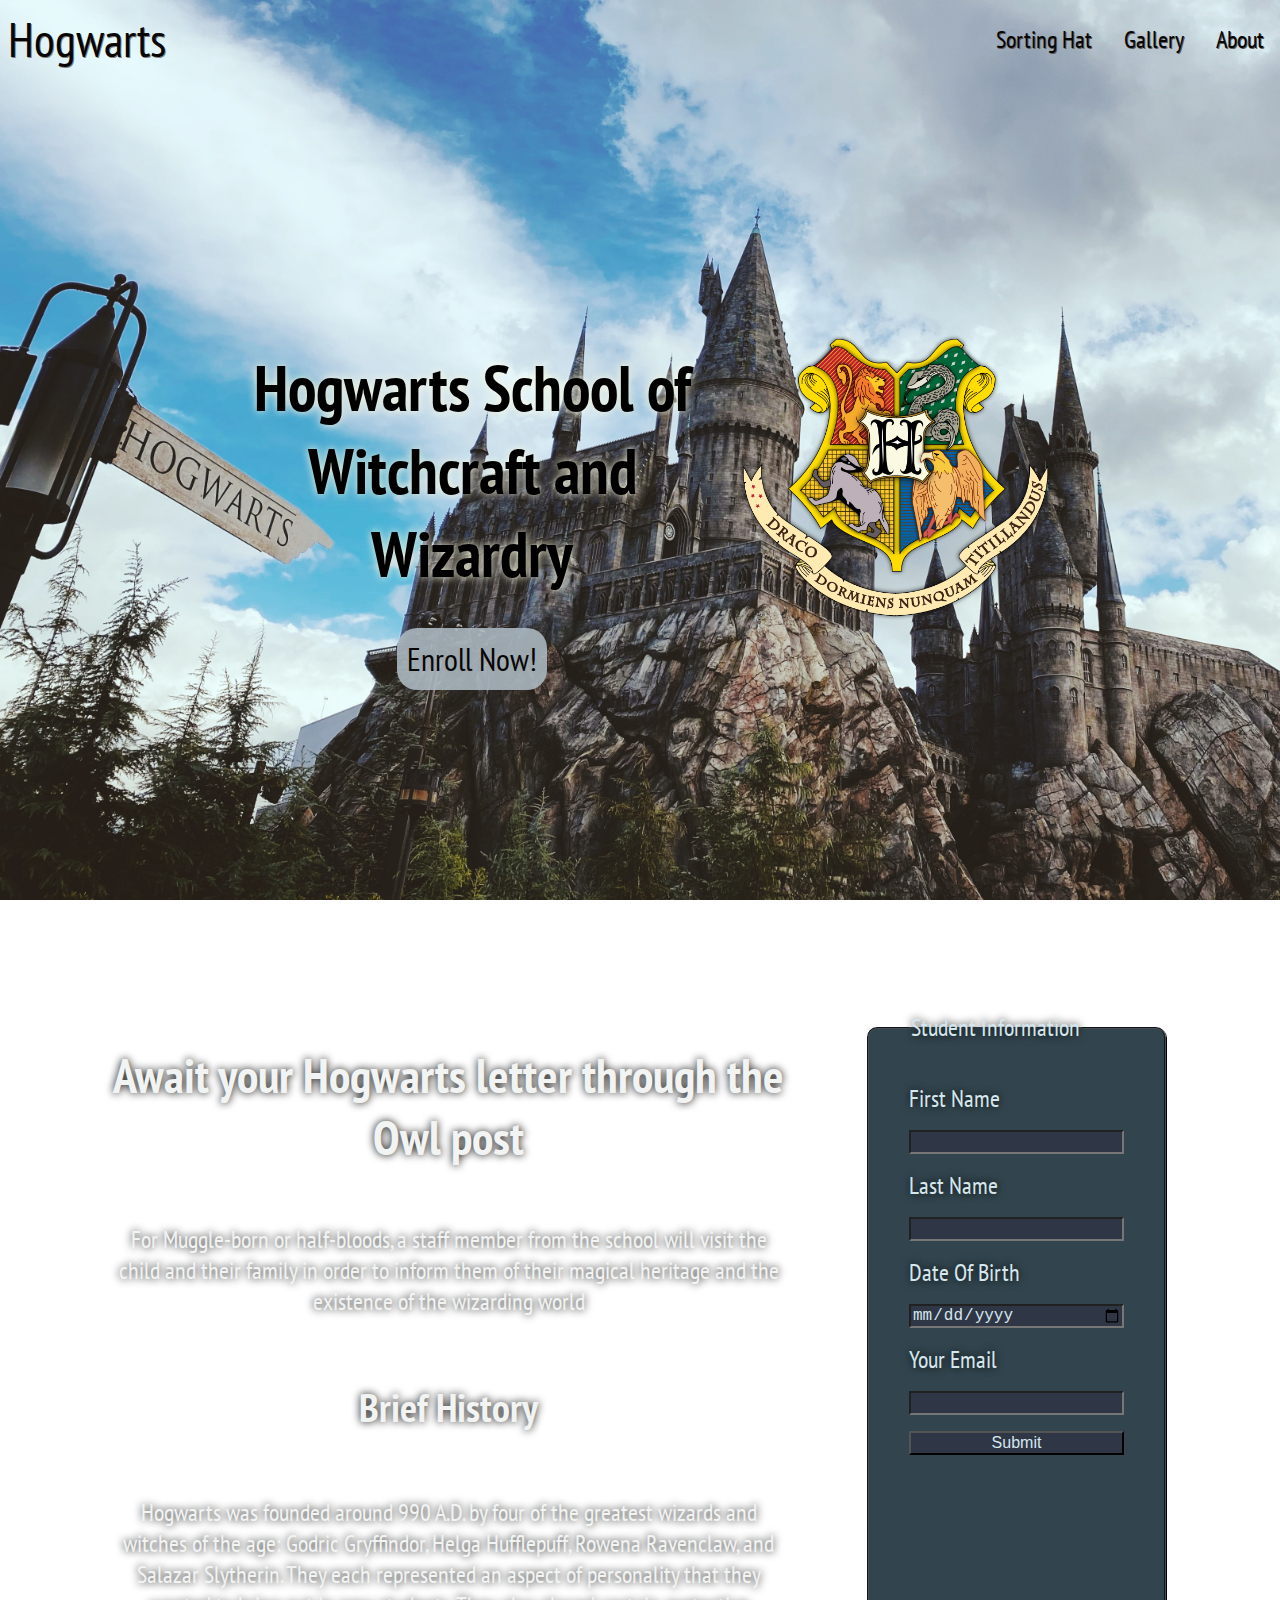
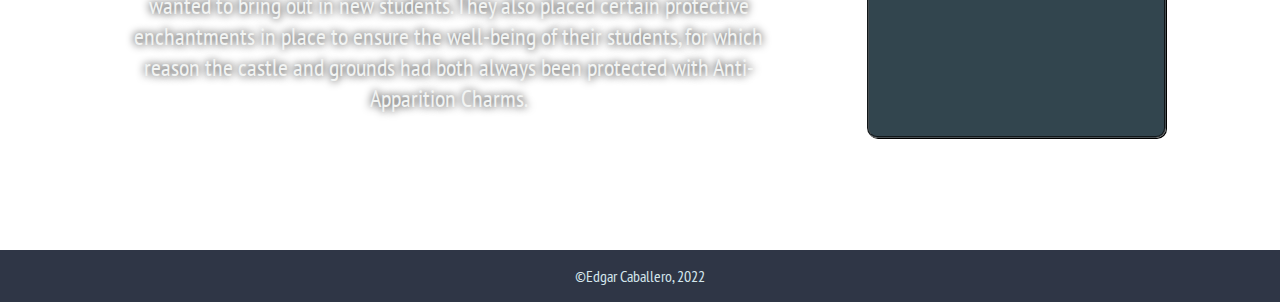
==== index.html @ 3a1a3b5f "Added files" ====
<!DOCTYPE html>
<html lang="en">
<head>
  <meta charset="UTF-8">
  <meta http-equiv="X-UA-Compatible" content="IE=edge">
  <meta name="viewport" content="width=device-width, initial-scale=1.0">
  <link rel="preconnect" href="https://fonts.googleapis.com">
  <link rel="preconnect" href="https://fonts.gstatic.com" crossorigin>
  <link href="https://fonts.googleapis.com/css2?family=Bilbo+Swash+Caps&family=PT+Sans+Narrow&display=swap" rel="stylesheet">
  <link rel="stylesheet" href="css/style.css">
  <script src="javascript/script.js" defer></script>
  <title>Hogwarts Home</title>
</head>
<body>
  <section class="hero">
    <nav class="navbar">
      <div class="brand-title">
        <a href="#"> Hogwarts</a>
      </div>
      <a href="#" class="toggle-button">
        <span class="bar"></span>
        <span class="bar"></span>
        <span class="bar"></span>
      </a>
      <div class="navbar-links">
        <ul>
          <li><a href="assets/assets/pages/houses.html">Sorting Hat</a></li>
          <li><a href="assets/gallery.html">Gallery</a></li>
          <li><a href="assets/assets/pages/assets/about-page.html">About</a></li>
        </ul>
      </div>
    </nav>
  
    <header class="body-header">
      <div class="header-left">
        <h1>Hogwarts School of Witchcraft and Wizardry</h1>
        <a href="#form-area">Enroll Now!</a>
      </div>
      <div class="header-right">
        <img src="images/Hogwartscrest.png" alt="Hogwarts Crest">
      </div>
    </header>
  </section>

  <section class="form-area" id="form-area">
    <div class="form-top">
    <h1 class="form-header">Await your Hogwarts letter through the Owl post
    </h1>
    <p>For Muggle-born or half-bloods, a staff member from the school will visit the child and their family in order to inform them of their magical heritage and the existence of the wizarding world
    </p>
    <h3 class="form-header-second">Brief History</h3>
    <p>Hogwarts was founded around 990 A.D. by four of the greatest wizards and witches of the age: Godric Gryffindor, Helga Hufflepuff, Rowena Ravenclaw, and Salazar Slytherin. They each represented an aspect of personality that they wanted to bring out in new students. They also placed certain protective enchantments in place to ensure the well-being of their students, for which reason the castle and grounds had both always been protected with Anti-Apparition Charms.</p>
    </div>  
    <form action="https://formspree.io/f/{form_id}" method="post" class="form-main">
      <fieldset>
        <legend>Student Information</legend>
        <label for="first-name">First Name</label>
        <input type="text" id="first-name" name="first-name">
        <label for="last-name">Last Name</label>
        <input type="text" id="last-name" name="last-name">
        <label for="date-of-birth">Date Of Birth</label>
        <input type="date" name="date-of-birth" id="date-of-birth">
        <label for="email">Your Email</label>
        <input name="Email" id="email" type="email">
        <button type="submit" class="submit-btn">Submit</button>
      </fieldset>
    </form>
  </section>
</body>
<footer class="form-footer">
  <p>&copy;Edgar Caballero, 2022</p>
</footer>
</html>
---- css/style.css ----
* {
  box-sizing:border-box;

}

body{
  margin: 0;
  padding: 0;
  font-family: 'PT Sans Narrow', sans-serif;
}

/* Hero  */
/* Navbar styles  */
.navbar {
  display: flex;
  justify-content: space-between;
  align-items: center;
  /* background-color: rgb(26, 24, 24); */
}

.brand-title {
  font-size: 3rem;
  margin:0.5rem;
}

.navbar-links ul{
  margin: 0;
  padding: 0;
  display: flex;
}

.navbar-links li {
  list-style: none;
}

.navbar-links li a {
  text-decoration: none;
  color: #070604;
  padding: 1rem;
  display: block;
  font-size: 1.5rem;
  text-shadow: 1px 1px rgb(94, 90, 90);
}

/* Hamburger styles  */
.toggle-button {
  position: absolute;
  top: 1.5rem;
  right: 1rem;
  display: none;
  flex-direction: column;
  justify-content: space-between;
  width: 30px;
  height: 21px;
}
.toggle-button .bar {
  height: 3px;
  width:100%;
  background-color: #070604;
  border-radius: 10px;
}
@media (max-width: 800px) {
  .toggle-button {
    display: flex;
  }
  .navbar-links{
    display: none;
    width: 100%
  }
  .navbar {
    flex-direction: column;
    align-items: flex-start;
  }
  .navbar-links ul{
    width: 100%;
    flex-direction: column;
  }
  .navbar-links ul li {
    text-align: center;
  }
  .navbar-links li a {
    padding: 0.5rem 1rem;
  }
  .navbar-links.active {
    display: flex;
  }
}
.brand-title a {
  text-decoration: none;
  color: #070604;
  text-shadow: 1px 1px grey;
}
/* Hover  */
.navbar-links li a:hover, .brand-title a:hover{
  color:brown;
}

/* Hero main  */
.hero {
  background-image: url("/images/hogwarts-hero2.jpg");
  height: 100vh;
  background-size: cover;
  background-repeat: no-repeat;
}

.body-header {
  display:flex;
  align-items: center;
  justify-content: center;
  text-align: center;
  gap: 1rem;
  padding: 25vh;
  max-width: 100vw;  

}
.header-right img {
  min-width:15rem;
  max-width: 20rem;
}
.header-left h1 {
  text-shadow: 0 0 9px #fafae2;
}
.header-left a{
  text-decoration: none;
  color: #070604;
  background-color: #adbac3e0;
  padding: 10px;
  border-radius: 20px;
  
}
.header-left, .header-right {

  font-size: 2rem;
}
/* Hero Hover  */
.header-left a:hover {
  transform: scale(1.2);
  border: 1px solid black;
  background-color: goldenrod;
  transition: background-color 0.5s ease-in-out;


}

/* Form Area  */
.form-area {
  display: flex;
  width: 100%;
  justify-content: space-around;
  text-align: center;
  gap: 5rem;
  padding: 7rem;

  /* Background image  */
  background-image: url("/images/train.jpg");
  background-position: left center;
  background-repeat: no-repeat;

  /* text style  */
  color: #f2f4f3;
  text-shadow: 0 0 8px #0a0908;
}

/* form text  */
.form-top {
  display: flex;
  flex-direction: column;
}

.form-header {
  font-size: 3rem;
}

.form-header-second {
  font-size: 2.5rem;
}
.form-area p {
  font-size: 1.5rem;
}



/* form/fieldset  */
.form-main {
  width:30vw;
}

.form-main fieldset{
  height: 100%;
  display: flex;
  flex-direction: column;
  text-align: start;
  gap: 1rem;
  background-color: #0d232ed8;
  color: #d5e6ed;
  padding:2.5rem;
  border-radius: 10px;
  box-shadow: 1px 1px black;
  border-color: rgba(0, 0, 0, 0.671);
}

.form-main input {
  background-color: #2f3646;
  color: #d5e6ed;
}

.form-main fieldset legend, .form-main fieldset label  {
  font-size: 1.5rem;
}
.form-main fieldset input, .submit-btn{
  font-size: 1rem;
}

.submit-btn {
  color: #d5e6ed;
  background-color: #2f3646;
}

.submit-btn:hover {
  background-color: #40495f;
}

/* footer  */
footer {
  display: flex;
  justify-content: center;
  background-color: #2f3646;
  color: #d5e6ed;
}

/* Media Queries Hero section  */
@media (max-width:800px){
  .body-header {
    width: 100%;
    flex-direction: column;
    font-size: 0.5rem;
    position: absolute;
    padding: 0px;
  }
  .form-area {
    flex-direction: column;
    align-items: center;
    justify-content: center;
  }
  .form-main {
    width:80%
  }
}
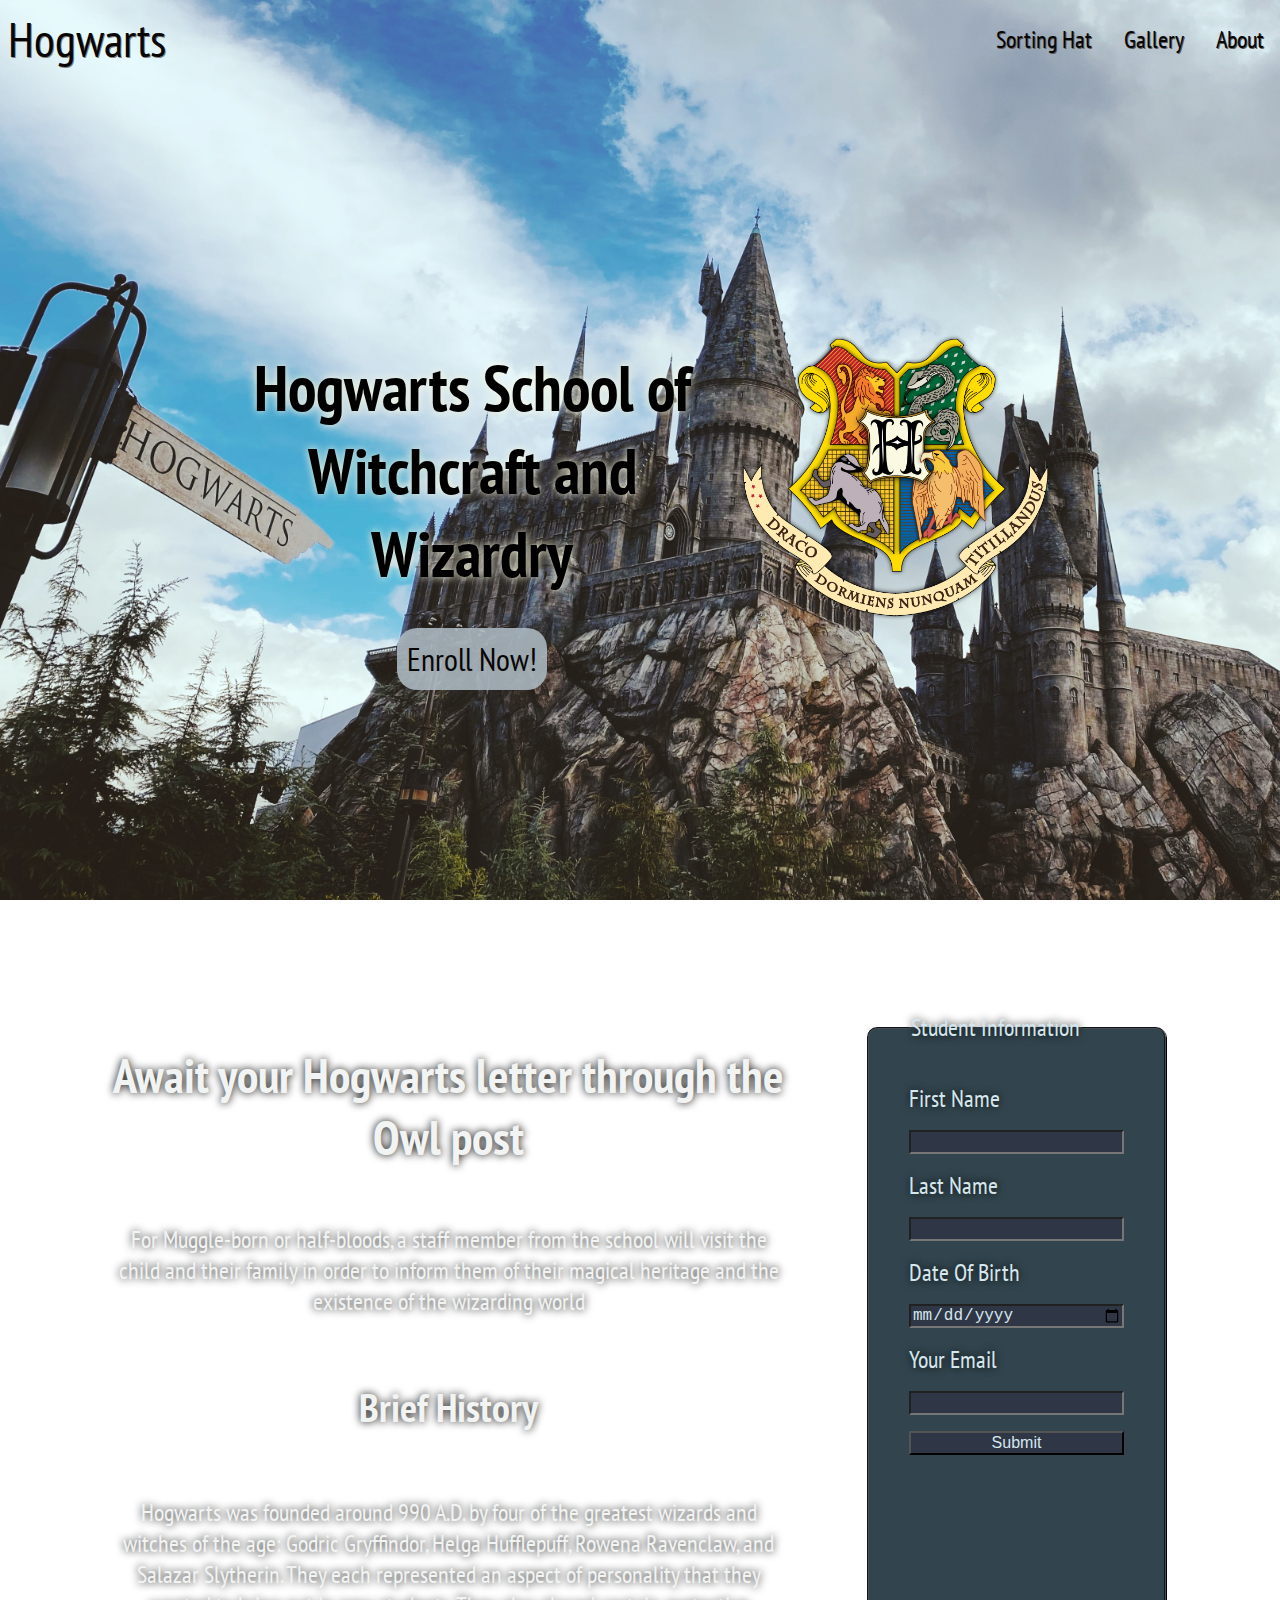
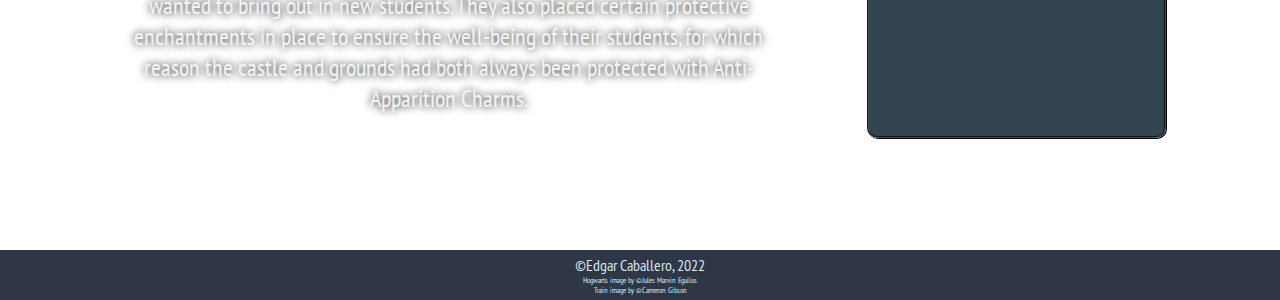
==== commit 47d3ea79: "Edited style.css" ====
--- a/index.html
+++ b/index.html
@@ -69,5 +69,7 @@
 </body>
 <footer class="form-footer">
   <p>&copy;Edgar Caballero, 2022</p>
+  <a href="https://unsplash.com/photos/YrcfSDVli3Y" target="_blank"> Hogwarts image by &copy;Jules Marvin Eguilos </a>
+  <a href="https://unsplash.com/photos/wtLn23YbuTE" target="_blank"> Train image by &copy;Cameron Gibson </a>
 </footer>
 </html>--- a/css/style.css
+++ b/css/style.css
@@ -97,7 +97,7 @@
 
 /* Hero main  */
 .hero {
-  background-image: url("/images/hogwarts-hero2.jpg");
+  background-image: url("../images/hogwarts-hero2.jpg");
   height: 100vh;
   background-size: cover;
   background-repeat: no-repeat;
@@ -152,7 +152,7 @@
   padding: 7rem;
 
   /* Background image  */
-  background-image: url("/images/train.jpg");
+  background-image: url("../images/train.jpg");
   background-position: left center;
   background-repeat: no-repeat;
 
@@ -223,11 +223,21 @@
 /* footer  */
 footer {
   display: flex;
+  flex-direction: column;
   justify-content: center;
+  text-align: center;
   background-color: #2f3646;
   color: #d5e6ed;
-}
-
+  padding: 5px;
+}
+footer a {
+  text-decoration: none;
+  color: #d5e6ed;
+  font-size: 0.5rem;
+}
+footer p {
+  margin: 0px;
+}
 /* Media Queries Hero section  */
 @media (max-width:800px){
   .body-header {
